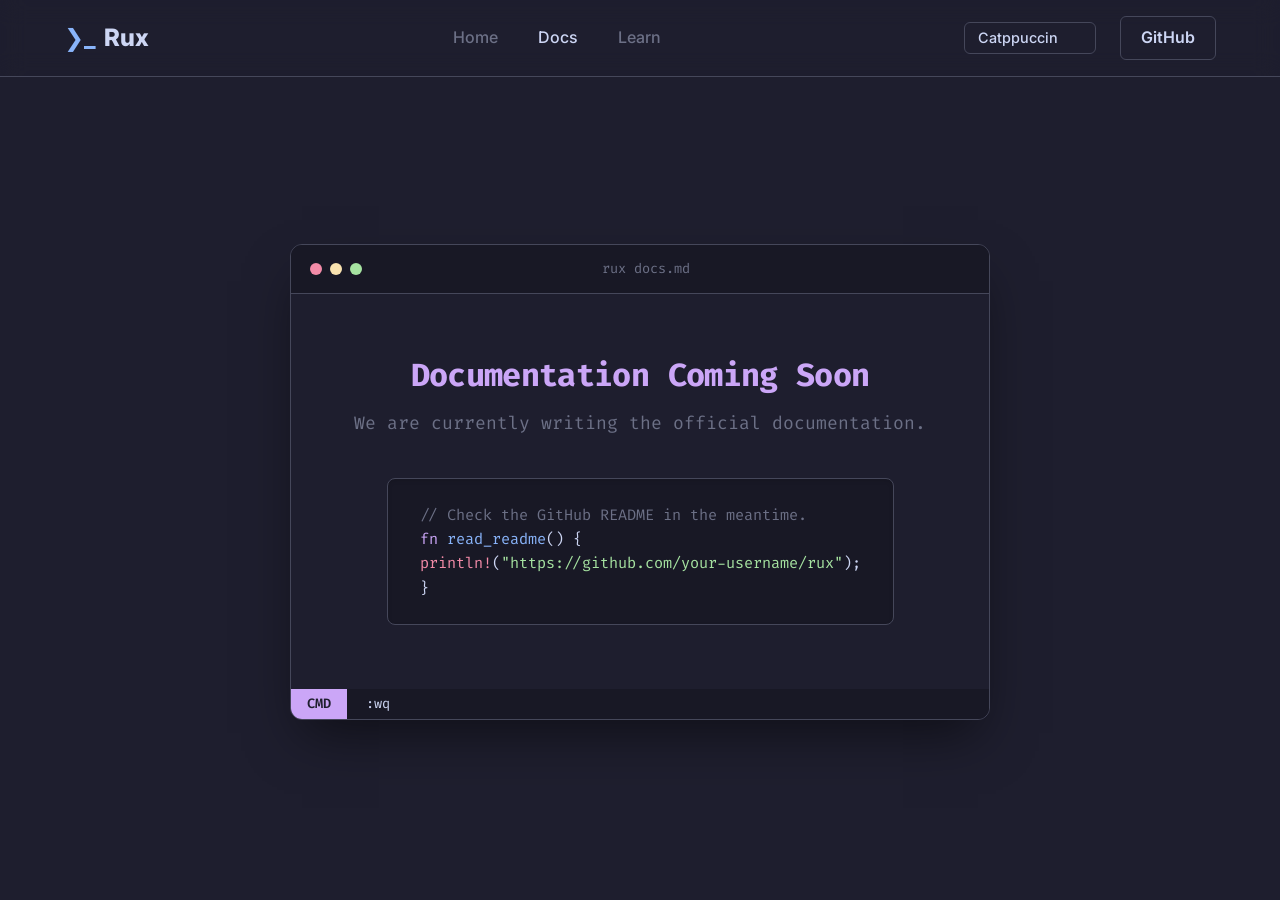
==== docs.html @ 6d2e84a0 "add: all files" ====
<!DOCTYPE html>
<html lang="en">
<head>
    <meta charset="UTF-8">
    <meta name="viewport" content="width=device-width, initial-scale=1.0">
    <title>Docs | Rux Editor</title>
    <link rel="stylesheet" href="style.css">
    <link href="https://fonts.googleapis.com/css2?family=Fira+Code:wght@400;500;600&family=Inter:wght@400;500;600;800&display=swap" rel="stylesheet">
    <script>
        const savedTheme = localStorage.getItem('rux-theme') || 'catppuccin';
        document.documentElement.setAttribute('data-theme', savedTheme);
    </script>
</head>
<body>
    <nav class="navbar">
        <div class="nav-brand">
            <span class="logo-icon">❯_</span> Rux
        </div>
        <ul class="nav-links">
            <li><a href="index.html">Home</a></li>
            <li><a href="docs.html" class="active">Docs</a></li>
            <li><a href="learn.html">Learn</a></li>
        </ul>
        <div class="nav-actions">
            <!-- Theme selector duplicated for seamless UX -->
            <div class="theme-select-wrapper">
                <select id="theme-select" aria-label="Select Theme">
                    <option value="catppuccin">Catppuccin</option>
                    <option value="tokyonight">TokyoNight</option>
                    <option value="kanagawa">Kanagawa</option>
                    <option value="onedark">OneDark</option>
                    <option value="gruvbox">Gruvbox</option>
                    <option value="nord">Nord</option>
                    <option value="monokai">Monokai Pro</option>
                    <option value="rosepine">Rosé Pine</option>
                    <option value="everforest">Everforest</option>
                    <option value="ayu">Ayu</option>
                    <option value="dracula">Dracula</option>
                    <option value="solarized">Solarized</option>
                </select>
            </div>
            <a href="https://github.com/your-username/rux" class="btn btn-outline" target="_blank">GitHub</a>
        </div>
        <button class="mobile-menu-btn">
            <svg xmlns="http://www.w3.org/2000/svg" width="24" height="24" fill="none" stroke="currentColor" stroke-width="2"><path d="M4 6h16M4 12h16M4 18h16"/></svg>
        </button>
    </nav>

    <div class="coming-soon-container">
        <div class="hero-terminal minimal-terminal">
            <div class="terminal-header">
                <div class="dots">
                    <span class="dot red"></span><span class="dot yellow"></span><span class="dot green"></span>
                </div>
                <div class="terminal-title">rux docs.md</div>
            </div>
            <div class="terminal-body center-text">
                <h1 class="soon-title">Documentation Coming Soon</h1>
                <p class="soon-desc">We are currently writing the official documentation.</p>
                <div class="code-block mock-code">
                    <span class="com">// Check the GitHub README in the meantime.</span>
                    <br><span class="kw">fn</span> <span class="func">read_readme</span>() {
                    <br>    <span class="macro">println!</span>(<span class="str">"https://github.com/your-username/rux"</span>);
                    <br>}
                </div>
            </div>
            <div class="terminal-status">
                <div class="status-left">
                    <span class="mode-badge cmd-mode"> CMD </span>
                    <span class="file-name"> :wq</span>
                </div>
            </div>
        </div>
    </div>

    <script src="script.js"></script>
</body>
</html>
---- style.css ----
/* ==========================================================================
   RUX CSS VARIABLES (Exactly mapped from Rust Codebase theme.rs)
   ========================================================================== */
:root {
    /* Default: Catppuccin */
    --bg: rgb(30, 30, 46);
    --status-bg: rgb(24, 24, 37);
    --status-fg: rgb(205, 214, 244);
    --keyword: rgb(203, 166, 247);
    --function: rgb(137, 180, 250);
    --type: rgb(249, 226, 175);
    --string: rgb(166, 227, 161);
    --comment: rgb(108, 112, 134);
    --number: rgb(250, 179, 135);
    --macro: rgb(243, 139, 168);
    --text: rgb(205, 214, 244);
    --error: rgb(243, 139, 168);
    --selection: rgb(69, 71, 90);
    --line-num: rgb(88, 91, 112);
}

[data-theme="tokyonight"] {
    --bg: rgb(26, 27, 38); --status-bg: rgb(31, 35, 53); --status-fg: rgb(169, 177, 214);
    --keyword: rgb(187, 154, 247); --function: rgb(122, 162, 247); --type: rgb(224, 175, 104);
    --string: rgb(158, 206, 106); --comment: rgb(86, 95, 137); --number: rgb(255, 158, 100);
    --macro: rgb(247, 118, 142); --text: rgb(169, 177, 214); --error: rgb(219, 75, 75);
    --selection: rgb(51, 70, 124); --line-num: rgb(59, 66, 97);
}

[data-theme="kanagawa"] {
    --bg: rgb(31, 31, 40); --status-bg: rgb(42, 42, 55); --status-fg: rgb(220, 215, 186);
    --keyword: rgb(149, 127, 184); --function: rgb(126, 156, 216); --type: rgb(230, 195, 132);
    --string: rgb(152, 187, 108); --comment: rgb(114, 113, 105); --number: rgb(210, 126, 153);
    --macro: rgb(255, 160, 102); --text: rgb(220, 215, 186); --error: rgb(195, 64, 67);
    --selection: rgb(45, 79, 103); --line-num: rgb(84, 84, 109);
}[data-theme="onedark"] {
    --bg: rgb(40, 44, 52); --status-bg: rgb(33, 37, 43); --status-fg: rgb(171, 178, 191);
    --keyword: rgb(198, 120, 221); --function: rgb(97, 175, 239); --type: rgb(229, 192, 123);
    --string: rgb(152, 195, 121); --comment: rgb(92, 99, 112); --number: rgb(209, 154, 102);
    --macro: rgb(224, 108, 117); --text: rgb(171, 178, 191); --error: rgb(224, 108, 117);
    --selection: rgb(62, 68, 81); --line-num: rgb(75, 82, 99);
}

[data-theme="gruvbox"] {
    --bg: rgb(40, 40, 40); --status-bg: rgb(60, 56, 54); --status-fg: rgb(235, 219, 178);
    --keyword: rgb(251, 73, 52); --function: rgb(184, 187, 38); --type: rgb(250, 189, 47);
    --string: rgb(184, 187, 38); --comment: rgb(146, 131, 116); --number: rgb(211, 134, 155);
    --macro: rgb(254, 128, 25); --text: rgb(235, 219, 178); --error: rgb(204, 36, 29);
    --selection: rgb(80, 73, 69); --line-num: rgb(102, 92, 84);
}[data-theme="nord"] {
    --bg: rgb(46, 52, 64); --status-bg: rgb(59, 66, 82); --status-fg: rgb(236, 239, 244);
    --keyword: rgb(129, 161, 193); --function: rgb(136, 192, 208); --type: rgb(235, 203, 139);
    --string: rgb(163, 190, 140); --comment: rgb(76, 86, 106); --number: rgb(180, 142, 173);
    --macro: rgb(191, 97, 106); --text: rgb(236, 239, 244); --error: rgb(191, 97, 106);
    --selection: rgb(67, 76, 94); --line-num: rgb(67, 76, 94);
}

[data-theme="monokai"] {
    --bg: rgb(45, 42, 46); --status-bg: rgb(34, 31, 34); --status-fg: rgb(252, 252, 250);
    --keyword: rgb(255, 97, 136); --function: rgb(169, 220, 118); --type: rgb(120, 220, 232);
    --string: rgb(255, 216, 102); --comment: rgb(114, 112, 114); --number: rgb(171, 157, 242);
    --macro: rgb(252, 152, 103); --text: rgb(252, 252, 250); --error: rgb(255, 97, 136);
    --selection: rgb(91, 89, 92); --line-num: rgb(91, 89, 92);
}

[data-theme="rosepine"] {
    --bg: rgb(25, 23, 36); --status-bg: rgb(31, 29, 46); --status-fg: rgb(224, 222, 244);
    --keyword: rgb(49, 116, 143); --function: rgb(235, 188, 186); --type: rgb(246, 193, 119);
    --string: rgb(156, 207, 216); --comment: rgb(110, 106, 134); --number: rgb(196, 167, 231);
    --macro: rgb(235, 111, 146); --text: rgb(224, 222, 244); --error: rgb(235, 111, 146);
    --selection: rgb(42, 39, 63); --line-num: rgb(85, 81, 105);
}[data-theme="everforest"] {
    --bg: rgb(43, 51, 57); --status-bg: rgb(35, 42, 46); --status-fg: rgb(211, 198, 170);
    --keyword: rgb(230, 126, 128); --function: rgb(167, 192, 128); --type: rgb(219, 188, 127);
    --string: rgb(131, 192, 146); --comment: rgb(133, 146, 137); --number: rgb(214, 153, 182);
    --macro: rgb(230, 152, 117); --text: rgb(211, 198, 170); --error: rgb(230, 126, 128);
    --selection: rgb(64, 76, 81); --line-num: rgb(75, 86, 92);
}

[data-theme="ayu"] {
    --bg: rgb(15, 20, 25); --status-bg: rgb(21, 26, 31); --status-fg: rgb(179, 177, 173);
    --keyword: rgb(255, 119, 51); --function: rgb(255, 180, 84); --type: rgb(89, 194, 255);
    --string: rgb(170, 217, 76); --comment: rgb(98, 106, 115); --number: rgb(210, 166, 255);
    --macro: rgb(240, 113, 120); --text: rgb(179, 177, 173); --error: rgb(240, 113, 120);
    --selection: rgb(39, 55, 71); --line-num: rgb(50, 56, 68);
}

[data-theme="dracula"] {
    --bg: rgb(40, 42, 54); --status-bg: rgb(68, 71, 90); --status-fg: rgb(248, 248, 242);
    --keyword: rgb(255, 121, 198); --function: rgb(80, 250, 123); --type: rgb(139, 233, 253);
    --string: rgb(241, 250, 140); --comment: rgb(98, 114, 164); --number: rgb(189, 147, 249);
    --macro: rgb(255, 85, 85); --text: rgb(248, 248, 242); --error: rgb(255, 85, 85);
    --selection: rgb(68, 71, 90); --line-num: rgb(98, 114, 164);
}[data-theme="solarized"] {
    --bg: rgb(0, 43, 54); --status-bg: rgb(7, 54, 66); --status-fg: rgb(131, 148, 150);
    --keyword: rgb(133, 153, 0); --function: rgb(38, 139, 210); --type: rgb(181, 137, 0);
    --string: rgb(42, 161, 152); --comment: rgb(88, 110, 117); --number: rgb(211, 54, 130);
    --macro: rgb(203, 75, 22); --text: rgb(131, 148, 150); --error: rgb(220, 50, 47);
    --selection: rgb(7, 54, 66); --line-num: rgb(88, 110, 117);
}

/* ==========================================================================
   RESET & BASE STYLES
   ========================================================================== */
* {
    margin: 0;
    padding: 0;
    box-sizing: border-box;
}

body {
    background-color: var(--bg);
    color: var(--text);
    font-family: 'Inter', system-ui, -apple-system, sans-serif;
    line-height: 1.6;
    overflow-x: hidden;
    transition: background-color 0.4s ease, color 0.4s ease;
    -webkit-font-smoothing: antialiased;
}

a {
    text-decoration: none;
    color: inherit;
}

/* ==========================================================================
   TYPOGRAPHY
   ========================================================================== */
h1 {
    font-size: clamp(2.5rem, 5vw, 4rem);
    line-height: 1.1;
    font-weight: 800;
    letter-spacing: -0.02em;
    margin-bottom: 1.5rem;
}

h2 {
    font-size: clamp(2rem, 4vw, 2.5rem);
    font-weight: 800;
    letter-spacing: -0.01em;
    margin-bottom: 1rem;
}

h3 {
    font-size: 1.25rem;
    font-weight: 600;
    margin-bottom: 0.75rem;
}

p {
    font-size: 1.125rem;
    color: var(--comment);
}

.highlight {
    color: var(--keyword);
    transition: color 0.4s ease;
}

/* ==========================================================================
   COMPONENTS
   ========================================================================== */
/* Navbar */
.navbar {
    display: flex;
    justify-content: space-between;
    align-items: center;
    padding: 1rem 5%;
    background-color: rgba(var(--status-bg), 0.8);
    backdrop-filter: blur(12px);
    -webkit-backdrop-filter: blur(12px);
    position: fixed;
    width: 100%;
    top: 0;
    z-index: 100;
    border-bottom: 1px solid var(--selection);
    transition: background-color 0.4s ease, border-color 0.4s ease;
}

.nav-brand {
    font-size: 1.5rem;
    font-weight: 800;
    display: flex;
    align-items: center;
    gap: 0.5rem;
}

.logo-icon {
    color: var(--function);
}

.nav-links {
    display: flex;
    list-style: none;
    gap: 2.5rem;
}

.nav-links a {
    color: var(--comment);
    font-weight: 500;
    transition: color 0.2s ease;
}

.nav-links a:hover, .nav-links a.active {
    color: var(--text);
}

.nav-actions {
    display: flex;
    align-items: center;
    gap: 1.5rem;
}

/* Theme Switcher */
.theme-select-wrapper {
    display: flex;
    align-items: center;
    gap: 0.5rem;
    background-color: var(--bg);
    border: 1px solid var(--selection);
    padding: 0.4rem 0.8rem;
    border-radius: 6px;
    transition: all 0.3s ease;
}

.theme-select-wrapper:hover {
    border-color: var(--function);
}

.theme-icon {
    color: var(--keyword);
}

#theme-select {
    background: transparent;
    color: var(--text);
    border: none;
    font-family: inherit;
    font-weight: 500;
    font-size: 0.9rem;
    cursor: pointer;
    outline: none;
    appearance: none;
    -webkit-appearance: none;
    padding-right: 1rem;
}

#theme-select option {
    background-color: var(--status-bg);
    color: var(--text);
}

.mobile-menu-btn {
    display: none;
    background: none;
    border: none;
    color: var(--text);
    cursor: pointer;
}

/* Buttons */
.btn {
    padding: 0.75rem 1.5rem;
    border-radius: 6px;
    font-weight: 600;
    cursor: pointer;
    transition: all 0.2s ease;
    display: inline-flex;
    align-items: center;
    justify-content: center;
    gap: 0.5rem;
}

.btn-primary {
    background-color: var(--function);
    color: var(--bg);
    border: 2px solid var(--function);
}

.btn-primary:hover {
    transform: translateY(-2px);
    box-shadow: 0 4px 12px rgba(0,0,0,0.2);
    filter: brightness(1.1);
}

.btn-secondary {
    background-color: transparent;
    color: var(--text);
    border: 2px solid var(--selection);
}

.btn-secondary:hover {
    border-color: var(--comment);
    background-color: var(--selection);
}

.btn-outline {
    padding: 0.5rem 1.25rem;
    border: 1px solid var(--selection);
    background-color: transparent;
}

.btn-outline:hover {
    border-color: var(--text);
}

/* ==========================================================================
   LAYOUT SECTIONS
   ========================================================================== */
/* Hero Section */
.hero {
    display: flex;
    align-items: center;
    justify-content: space-between;
    padding: 10rem 5% 6rem;
    min-height: 100vh;
    gap: 4rem;
    max-width: 1400px;
    margin: 0 auto;
}

.hero-content {
    flex: 1.1;
}

.badge {
    display: inline-flex;
    align-items: center;
    gap: 0.5rem;
    padding: 0.35rem 1rem;
    background-color: rgba(166, 227, 161, 0.1);
    color: var(--string);
    border-radius: 50px;
    font-size: 0.875rem;
    font-weight: 600;
    margin-bottom: 2rem;
    border: 1px solid var(--string);
    transition: all 0.4s ease;
}

.pulse-dot {
    width: 8px;
    height: 8px;
    background-color: var(--string);
    border-radius: 50%;
    animation: pulse 2s infinite;
}

@keyframes pulse {
    0% { box-shadow: 0 0 0 0 rgba(166, 227, 161, 0.4); }
    70% { box-shadow: 0 0 0 6px rgba(166, 227, 161, 0); }
    100% { box-shadow: 0 0 0 0 rgba(166, 227, 161, 0); }
}

.hero p {
    margin-bottom: 2.5rem;
    max-width: 540px;
}

.hero-buttons {
    display: flex;
    gap: 1rem;
}

/* ==========================================================================
   TERMINAL UI (Pixel Perfect Replica)
   ========================================================================== */
.hero-terminal {
    flex: 1;
    background-color: var(--bg);
    border: 1px solid var(--selection);
    border-radius: 12px;
    overflow: hidden;
    box-shadow: 0 25px 50px -12px rgba(0,0,0,0.5);
    font-family: 'Fira Code', monospace;
    font-size: 0.95rem;
    width: 100%;
    max-width: 650px;
    transition: all 0.4s ease;
}

.terminal-header {
    background-color: var(--status-bg);
    padding: 0.8rem 1.2rem;
    display: flex;
    align-items: center;
    border-bottom: 1px solid var(--selection);
}

.dots {
    display: flex;
    gap: 8px;
    flex-shrink: 0;
}

.dot {
    width: 12px;
    height: 12px;
    border-radius: 50%;
}
.dot.red { background-color: var(--error); }
.dot.yellow { background-color: var(--type); }
.dot.green { background-color: var(--string); }

.terminal-title {
    flex: 1;
    text-align: center;
    color: var(--comment);
    font-size: 0.85rem;
    margin-left: -40px;
}

.terminal-tabs {
    background-color: var(--bg);
    display: flex;
    font-size: 0.85rem;
    border-bottom: 1px solid var(--selection);
}

.tab {
    padding: 0.4rem 1.5rem;
    color: var(--comment);
    background-color: var(--status-bg);
    border-right: 1px solid var(--selection);
}

.tab.active {
    background-color: var(--status-fg);
    color: var(--bg);
    font-weight: 600;
}

.dirty {
    margin-left: 0.25rem;
}

.code-area {
    padding: 1rem 0;
    min-height: 280px;
}

#typewriter {
    padding: 0 1rem;
}

/* Typewriter Line Styles */
.line {
    display: flex;
    line-height: 1.6;
}

.line-num {
    color: var(--line-num);
    width: 2.5rem;
    text-align: right;
    margin-right: 1.5rem;
    user-select: none;
}

.line-content {
    color: var(--text);
    white-space: pre;
}

.cursor {
    display: inline-block;
    width: 8px;
    height: 1.2em;
    background-color: var(--text);
    vertical-align: middle;
    animation: blink 1s step-end infinite;
}

@keyframes blink { 50% { opacity: 0; } }

/* Rux Status Bar */
.terminal-status {
    background-color: var(--status-bg);
    display: flex;
    justify-content: space-between;
    font-size: 0.85rem;
}

.status-left {
    display: flex;
    align-items: center;
}

.mode-badge {
    background-color: var(--function);
    color: var(--bg);
    padding: 0.25rem 1rem;
    font-weight: 600;
}
.cmd-mode {
    background-color: var(--keyword);
}

.file-name {
    padding: 0 1.2rem;
    color: var(--status-fg);
}

.status-right {
    padding: 0.25rem 1.2rem;
    color: var(--text);
}

/* ==========================================================================
   FEATURES SECTION
   ========================================================================== */
.features {
    display: grid;
    grid-template-columns: repeat(auto-fit, minmax(320px, 1fr));
    gap: 2rem;
    padding: 6rem 5%;
    max-width: 1400px;
    margin: 0 auto;
}

.feature-card {
    background-color: var(--status-bg);
    padding: 2.5rem;
    border-radius: 12px;
    border: 1px solid var(--selection);
    transition: all 0.3s ease;
}

.feature-card:hover {
    transform: translateY(-6px);
    border-color: var(--comment);
    box-shadow: 0 10px 30px rgba(0,0,0,0.15);
}

.feature-card .icon {
    margin-bottom: 1.5rem;
}

/* ==========================================================================
   INSTALL SECTION
   ========================================================================== */
.install-section {
    padding: 6rem 5%;
    text-align: center;
    max-width: 800px;
    margin: 0 auto;
}

.code-block-wrapper {
    margin: 2.5rem 0 1.5rem;
    display: flex;
    justify-content: center;
}

.code-block {
    background-color: var(--status-bg);
    padding: 1.5rem 2rem;
    border-radius: 8px;
    display: inline-flex;
    align-items: center;
    gap: 3rem;
    border: 1px solid var(--selection);
    text-align: left;
    max-width: 100%;
    box-shadow: inset 0 2px 4px rgba(0,0,0,0.1);
}

.code-block pre {
    font-family: 'Fira Code', monospace;
    color: var(--text);
    font-size: 0.95rem;
    overflow-x: auto;
}

.copy-btn {
    background-color: var(--selection);
    color: var(--text);
    border: 1px solid var(--comment);
    padding: 0.5rem 1rem;
    border-radius: 6px;
    cursor: pointer;
    font-weight: 500;
    display: flex;
    align-items: center;
    gap: 0.5rem;
    transition: all 0.2s ease;
}

.copy-btn:hover {
    background-color: var(--function);
    color: var(--bg);
    border-color: var(--function);
}

.coming-soon-text {
    font-size: 0.95rem;
    color: var(--type) !important;
}

/* ==========================================================================
   PAGES: DOCS & LEARN
   ========================================================================== */
.coming-soon-container {
    min-height: 100vh;
    display: flex;
    justify-content: center;
    align-items: center;
    padding: 8rem 5% 4rem;
}

.minimal-terminal {
    max-width: 700px;
}

.center-text {
    text-align: center;
    padding: 4rem 2rem;
}

.soon-title {
    font-size: 2rem;
    color: var(--keyword);
    margin-bottom: 1rem;
}

.soon-desc {
    margin-bottom: 2.5rem;
}

.mock-code {
    display: block;
    margin: 0 auto;
    width: fit-content;
    text-align: left;
}

.mock-command {
    margin-top: 2rem;
    color: var(--text);
}

.hl-box {
    background-color: var(--selection);
    padding: 0.2rem 0.5rem;
    border-radius: 4px;
    color: var(--keyword);
    font-family: 'Fira Code', monospace;
}

/* ==========================================================================
   FOOTER
   ========================================================================== */
footer {
    padding: 3rem 5%;
    background-color: var(--status-bg);
    border-top: 1px solid var(--selection);
    margin-top: 4rem;
}

.footer-content {
    max-width: 1400px;
    margin: 0 auto;
    display: flex;
    justify-content: space-between;
    align-items: center;
}

.made-with {
    font-size: 0.9rem;
}

/* Syntax Highlighting */
.kw { color: var(--keyword); }
.func { color: var(--function); }
.str { color: var(--string); }
.num { color: var(--number); }
.com { color: var(--comment); }
.type { color: var(--type); }
.macro { color: var(--macro); }

/* ==========================================================================
   RESPONSIVE DESIGN
   ========================================================================== */
@media (max-width: 992px) {
    .hero {
        flex-direction: column;
        padding-top: 8rem;
        text-align: center;
        gap: 3rem;
    }
    .hero p {
        margin: 0 auto 2.5rem;
    }
    .hero-buttons {
        justify-content: center;
    }
    .code-block {
        flex-direction: column;
        gap: 1.5rem;
        width: 100%;
    }
    .copy-btn {
        width: 100%;
        justify-content: center;
    }
    .footer-content {
        flex-direction: column;
        gap: 1rem;
        text-align: center;
    }
}

@media (max-width: 768px) {
    .nav-links, .nav-actions {
        display: none;
    }
    .mobile-menu-btn {
        display: block;
    }
    /* Simple mobile menu handling done in JS */
    .navbar.menu-open {
        flex-direction: column;
        align-items: stretch;
        background-color: var(--status-bg);
    }
    .navbar.menu-open .nav-brand {
        margin-bottom: 1.5rem;
    }
    .navbar.menu-open .nav-links {
        display: flex;
        flex-direction: column;
        align-items: center;
        margin-bottom: 1.5rem;
    }
    .navbar.menu-open .nav-actions {
        display: flex;
        flex-direction: column;
        width: 100%;
    }
    .navbar.menu-open .mobile-menu-btn {
        position: absolute;
        top: 1rem;
        right: 5%;
    }
}
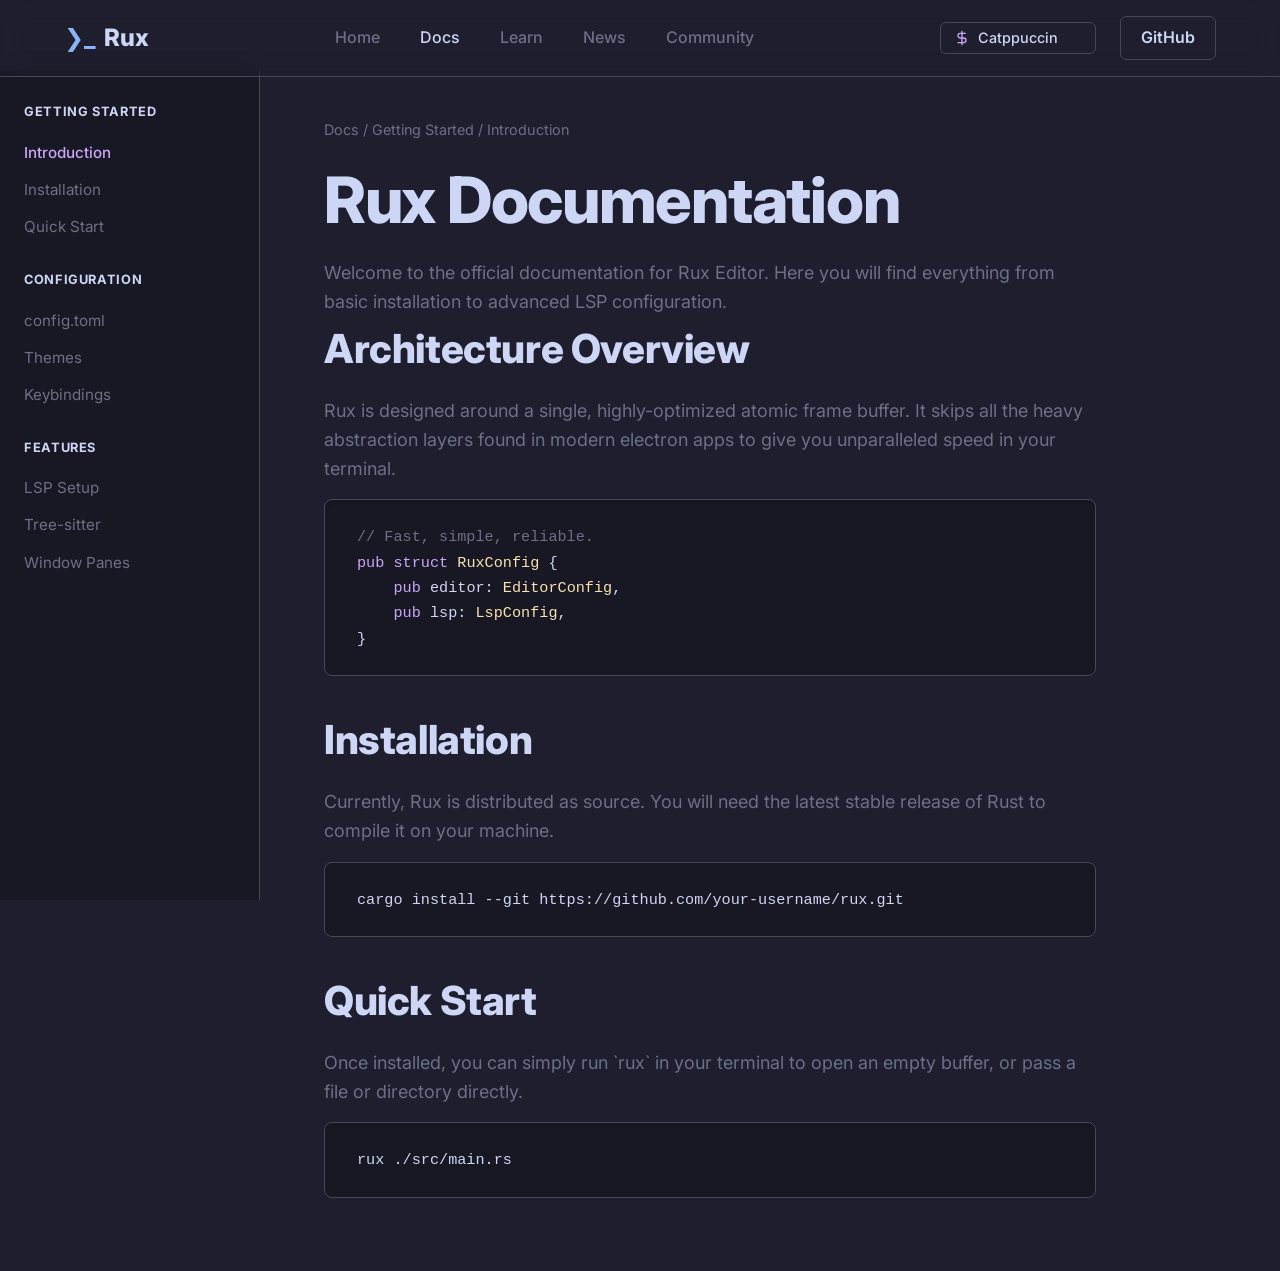
==== commit bf58fa1b: "add: new pages" ====
--- a/docs.html
+++ b/docs.html
@@ -3,7 +3,7 @@
 <head>
     <meta charset="UTF-8">
     <meta name="viewport" content="width=device-width, initial-scale=1.0">
-    <title>Docs | Rux Editor</title>
+    <title>Documentation | Rux Editor</title>
     <link rel="stylesheet" href="style.css">
     <link href="https://fonts.googleapis.com/css2?family=Fira+Code:wght@400;500;600&family=Inter:wght@400;500;600;800&display=swap" rel="stylesheet">
     <script>
@@ -20,10 +20,12 @@
             <li><a href="index.html">Home</a></li>
             <li><a href="docs.html" class="active">Docs</a></li>
             <li><a href="learn.html">Learn</a></li>
+            <li><a href="news.html">News</a></li>
+            <li><a href="community.html">Community</a></li>
         </ul>
         <div class="nav-actions">
-            <!-- Theme selector duplicated for seamless UX -->
             <div class="theme-select-wrapper">
+                <svg class="theme-icon" xmlns="http://www.w3.org/2000/svg" width="16" height="16" viewBox="0 0 24 24" fill="none" stroke="currentColor" stroke-width="2" stroke-linecap="round" stroke-linejoin="round"><path d="M12 2v20M17 5H9.5a3.5 3.5 0 0 0 0 7h5a3.5 3.5 0 0 1 0 7H6"/></svg>
                 <select id="theme-select" aria-label="Select Theme">
                     <option value="catppuccin">Catppuccin</option>
                     <option value="tokyonight">TokyoNight</option>
@@ -41,36 +43,66 @@
             </div>
             <a href="https://github.com/your-username/rux" class="btn btn-outline" target="_blank">GitHub</a>
         </div>
-        <button class="mobile-menu-btn">
+        <button class="mobile-menu-btn" aria-label="Menu">
             <svg xmlns="http://www.w3.org/2000/svg" width="24" height="24" fill="none" stroke="currentColor" stroke-width="2"><path d="M4 6h16M4 12h16M4 18h16"/></svg>
         </button>
     </nav>
 
-    <div class="coming-soon-container">
-        <div class="hero-terminal minimal-terminal">
-            <div class="terminal-header">
-                <div class="dots">
-                    <span class="dot red"></span><span class="dot yellow"></span><span class="dot green"></span>
-                </div>
-                <div class="terminal-title">rux docs.md</div>
+    <div class="docs-layout">
+        <aside class="docs-sidebar">
+            <div class="sidebar-section">
+                <h4>Getting Started</h4>
+                <ul>
+                    <li><a href="#introduction" class="active">Introduction</a></li>
+                    <li><a href="#installation">Installation</a></li>
+                    <li><a href="#quick-start">Quick Start</a></li>
+                </ul>
             </div>
-            <div class="terminal-body center-text">
-                <h1 class="soon-title">Documentation Coming Soon</h1>
-                <p class="soon-desc">We are currently writing the official documentation.</p>
-                <div class="code-block mock-code">
-                    <span class="com">// Check the GitHub README in the meantime.</span>
-                    <br><span class="kw">fn</span> <span class="func">read_readme</span>() {
-                    <br>    <span class="macro">println!</span>(<span class="str">"https://github.com/your-username/rux"</span>);
-                    <br>}
-                </div>
+            <div class="sidebar-section">
+                <h4>Configuration</h4>
+                <ul>
+                    <li><a href="#config-toml">config.toml</a></li>
+                    <li><a href="#themes">Themes</a></li>
+                    <li><a href="#keybindings">Keybindings</a></li>
+                </ul>
             </div>
-            <div class="terminal-status">
-                <div class="status-left">
-                    <span class="mode-badge cmd-mode"> CMD </span>
-                    <span class="file-name"> :wq</span>
-                </div>
+            <div class="sidebar-section">
+                <h4>Features</h4>
+                <ul>
+                    <li><a href="#lsp">LSP Setup</a></li>
+                    <li><a href="#tree-sitter">Tree-sitter</a></li>
+                    <li><a href="#panes">Window Panes</a></li>
+                </ul>
             </div>
-        </div>
+        </aside>
+
+        <main class="docs-content">
+            <div class="breadcrumb">Docs / Getting Started / Introduction</div>
+            <h1 id="introduction">Rux Documentation</h1>
+            <p>Welcome to the official documentation for Rux Editor. Here you will find everything from basic installation to advanced LSP configuration.</p>
+            
+            <h2>Architecture Overview</h2>
+            <p>Rux is designed around a single, highly-optimized atomic frame buffer. It skips all the heavy abstraction layers found in modern electron apps to give you unparalleled speed in your terminal.</p>
+            <div class="code-block" style="width: 100%; margin-top: 1rem; margin-bottom: 2rem;">
+                <pre><code><span class="com">// Fast, simple, reliable.</span>
+<span class="kw">pub struct</span> <span class="type">RuxConfig</span> {
+    <span class="kw">pub</span> editor: <span class="type">EditorConfig</span>,
+    <span class="kw">pub</span> lsp: <span class="type">LspConfig</span>,
+}</code></pre>
+            </div>
+
+            <h2 id="installation">Installation</h2>
+            <p>Currently, Rux is distributed as source. You will need the latest stable release of Rust to compile it on your machine.</p>
+            <div class="code-block" style="width: 100%; margin-top: 1rem; margin-bottom: 2rem;">
+                <pre><code>cargo install --git https://github.com/your-username/rux.git</code></pre>
+            </div>
+
+            <h2 id="quick-start">Quick Start</h2>
+            <p>Once installed, you can simply run `rux` in your terminal to open an empty buffer, or pass a file or directory directly.</p>
+            <div class="code-block" style="width: 100%; margin-top: 1rem; margin-bottom: 2rem;">
+                <pre><code>rux ./src/main.rs</code></pre>
+            </div>
+        </main>
     </div>
 
     <script src="script.js"></script>
--- a/style.css
+++ b/style.css
@@ -742,4 +742,237 @@
         top: 1rem;
         right: 5%;
     }
+}
+
+/* ==========================================================================
+   PAGE HEADERS (News, Learn, Community)
+   ========================================================================== */
+.page-header {
+    text-align: center;
+    padding: 10rem 5% 4rem;
+    background-color: var(--status-bg);
+    border-bottom: 1px solid var(--selection);
+}
+
+.page-header h1 {
+    margin-bottom: 1rem;
+    font-size: 3rem;
+}
+
+/* ==========================================================================
+   DOCS LAYOUT
+   ========================================================================== */
+.docs-layout {
+    display: flex;
+    min-height: 100vh;
+    padding-top: 70px; /* offset navbar */
+}
+
+.docs-sidebar {
+    width: 260px;
+    background-color: var(--status-bg);
+    border-right: 1px solid var(--selection);
+    padding: 2rem 1.5rem;
+    position: sticky;
+    top: 70px;
+    height: calc(100vh - 70px);
+    overflow-y: auto;
+}
+
+.sidebar-section h4 {
+    color: var(--text);
+    text-transform: uppercase;
+    font-size: 0.8rem;
+    letter-spacing: 0.05em;
+    margin-bottom: 0.75rem;
+    margin-top: 1.5rem;
+}
+
+.sidebar-section:first-child h4 {
+    margin-top: 0;
+}
+
+.sidebar-section ul {
+    list-style: none;
+}
+
+.sidebar-section a {
+    display: block;
+    padding: 0.4rem 0;
+    color: var(--comment);
+    font-size: 0.95rem;
+    transition: color 0.2s;
+}
+
+.sidebar-section a:hover, .sidebar-section a.active {
+    color: var(--keyword);
+    font-weight: 500;
+}
+
+.docs-content {
+    flex: 1;
+    padding: 3rem 5%;
+    max-width: 900px;
+}
+
+.breadcrumb {
+    color: var(--comment);
+    font-size: 0.9rem;
+    margin-bottom: 1.5rem;
+}
+
+.wip-banner {
+    display: flex;
+    gap: 1.5rem;
+    background-color: rgba(243, 139, 168, 0.1); /* Error color with opacity */
+    border: 1px solid var(--error);
+    padding: 1.5rem;
+    border-radius: 8px;
+    margin: 2rem 0;
+}
+
+.wip-banner svg {
+    color: var(--error);
+    flex-shrink: 0;
+}
+
+/* ==========================================================================
+   LEARN LAYOUT
+   ========================================================================== */
+.learn-grid {
+    display: grid;
+    grid-template-columns: repeat(auto-fill, minmax(320px, 1fr));
+    gap: 2rem;
+    padding: 4rem 5%;
+    max-width: 1400px;
+    margin: 0 auto;
+}
+
+.learn-card {
+    background-color: var(--bg);
+    border: 1px solid var(--selection);
+    padding: 2rem;
+    border-radius: 12px;
+    position: relative;
+    transition: all 0.3s ease;
+}
+
+.learn-card:hover {
+    border-color: var(--function);
+    transform: translateY(-4px);
+}
+
+.learn-tag {
+    display: inline-block;
+    padding: 0.2rem 0.8rem;
+    border-radius: 50px;
+    font-size: 0.8rem;
+    font-weight: 600;
+    margin-bottom: 1rem;
+}
+
+.learn-tag.basic { background-color: rgba(166, 227, 161, 0.1); color: var(--string); }
+.learn-tag.advanced { background-color: rgba(243, 139, 168, 0.1); color: var(--macro); }
+.learn-tag.internal { background-color: rgba(203, 166, 247, 0.1); color: var(--keyword); }
+
+.coming-soon {
+    display: block;
+    margin-top: 1.5rem;
+    font-size: 0.85rem;
+    color: var(--comment);
+    font-family: 'Fira Code', monospace;
+}
+
+/* ==========================================================================
+   NEWS LAYOUT
+   ========================================================================== */
+.news-container {
+    max-width: 800px;
+    margin: 0 auto;
+    padding: 4rem 5%;
+}
+
+.news-post {
+    margin-bottom: 4rem;
+    padding-bottom: 4rem;
+    border-bottom: 1px solid var(--selection);
+}
+
+.news-post:last-child {
+    border-bottom: none;
+}
+
+.news-meta {
+    color: var(--function);
+    font-family: 'Fira Code', monospace;
+    font-size: 0.9rem;
+    margin-bottom: 1rem;
+}
+
+.news-post h2 {
+    font-size: 2.2rem;
+    color: var(--text);
+}
+
+.news-post h3 {
+    margin-top: 2rem;
+    color: var(--type);
+}
+
+.news-post ul {
+    margin-top: 1rem;
+    padding-left: 1.5rem;
+    color: var(--comment);
+}
+
+.news-post li {
+    margin-bottom: 0.8rem;
+}
+
+.news-post li strong {
+    color: var(--text);
+}
+
+/* ==========================================================================
+   COMMUNITY LAYOUT
+   ========================================================================== */
+.community-grid {
+    display: grid;
+    grid-template-columns: repeat(auto-fit, minmax(300px, 1fr));
+    gap: 2rem;
+    padding: 4rem 5%;
+    max-width: 1200px;
+    margin: 0 auto;
+}
+
+.community-card {
+    background-color: var(--status-bg);
+    border: 1px solid var(--selection);
+    padding: 2.5rem;
+    border-radius: 12px;
+    text-align: center;
+    transition: all 0.3s ease;
+}
+
+.community-card:hover {
+    background-color: var(--selection);
+    transform: scale(1.02);
+}
+
+.community-card .icon {
+    margin-bottom: 1.5rem;
+}
+
+/* Make sure docs sidebar behaves on mobile */
+@media (max-width: 768px) {
+    .docs-layout {
+        flex-direction: column;
+    }
+    .docs-sidebar {
+        width: 100%;
+        height: auto;
+        position: static;
+        border-right: none;
+        border-bottom: 1px solid var(--selection);
+    }
 }
